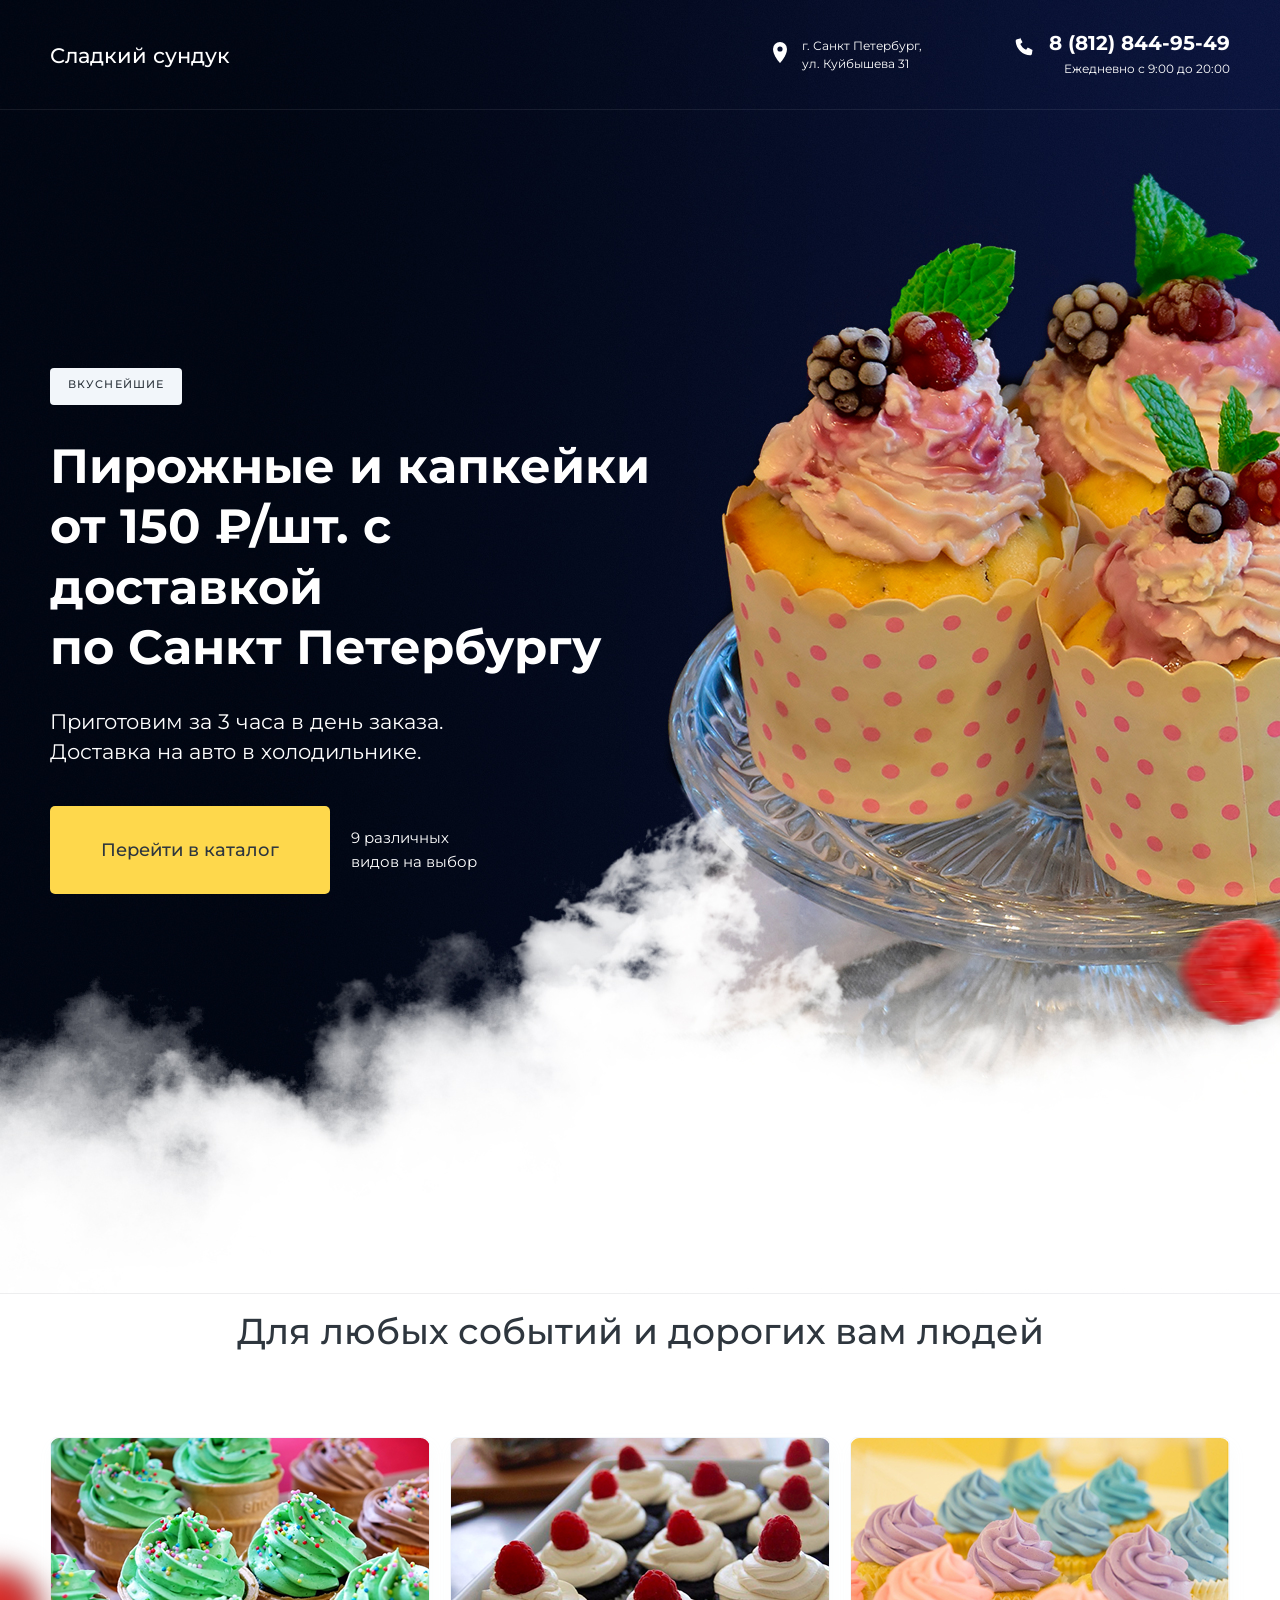
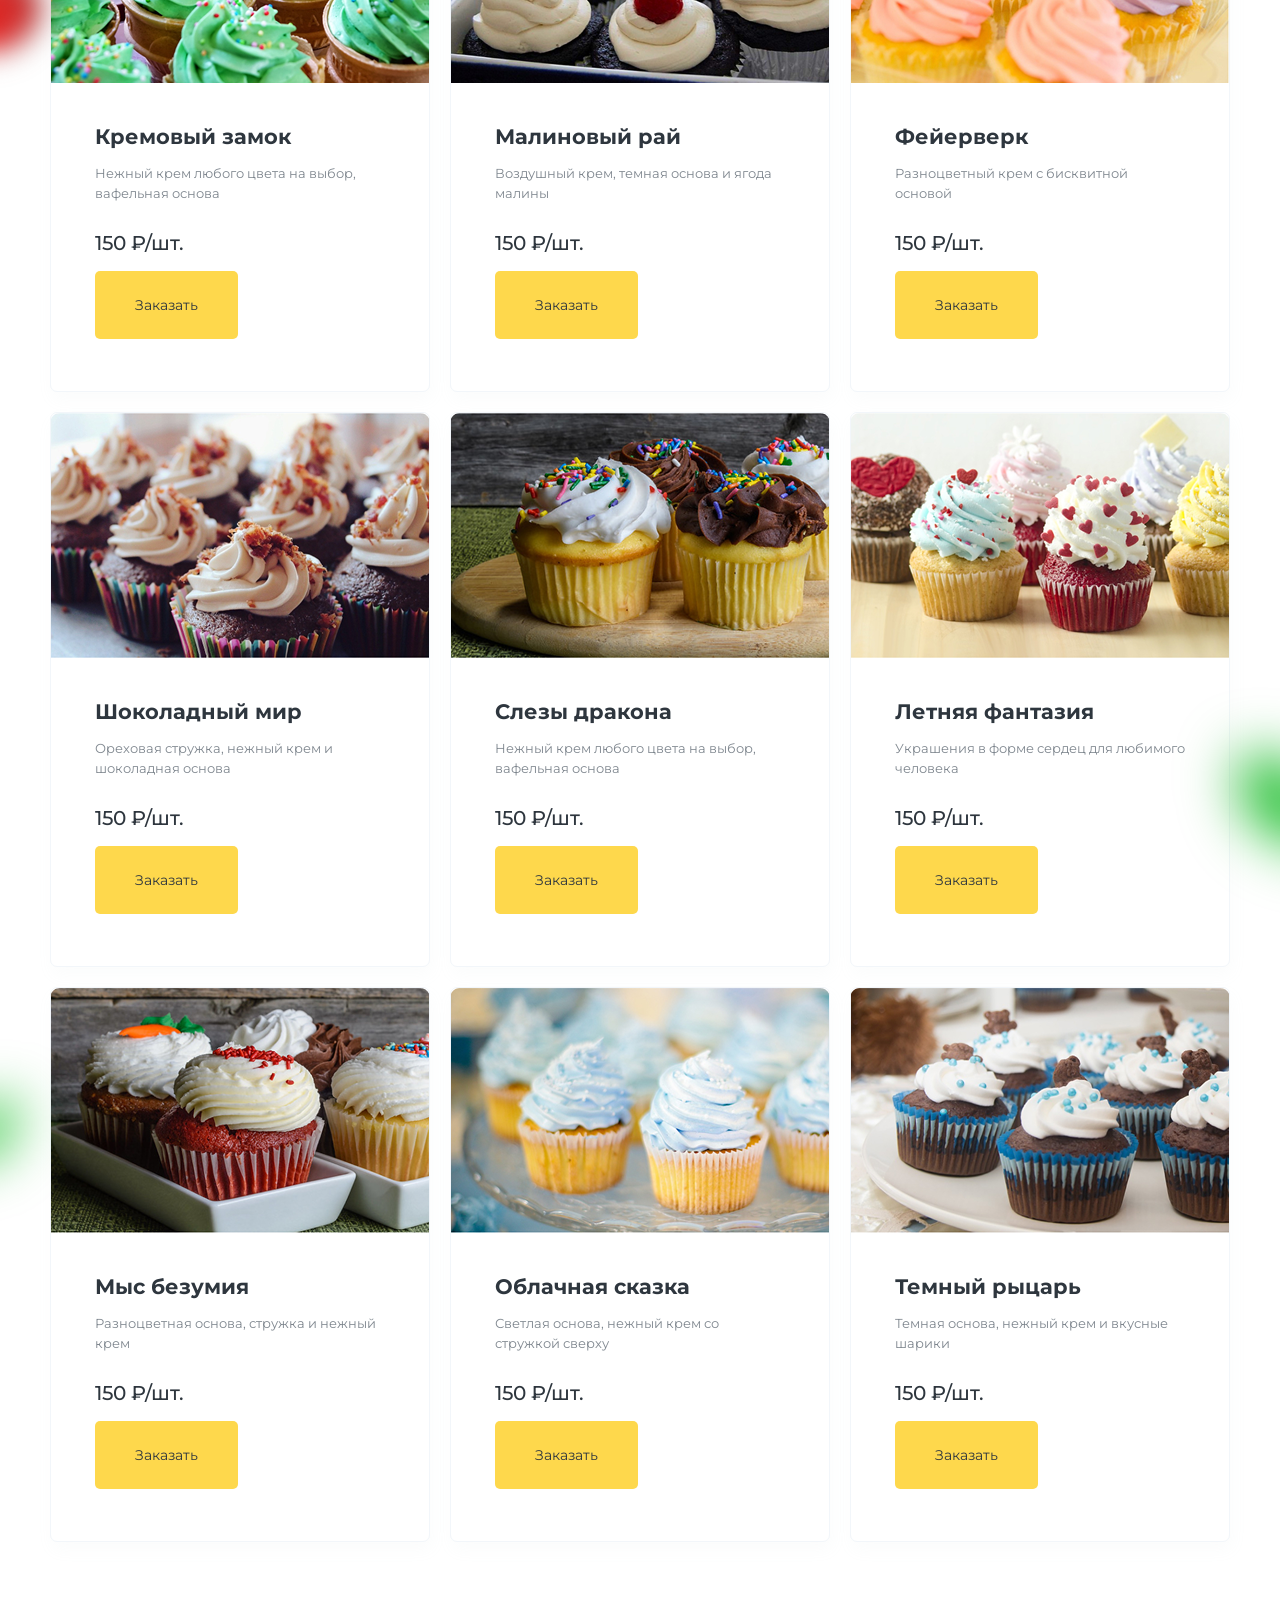
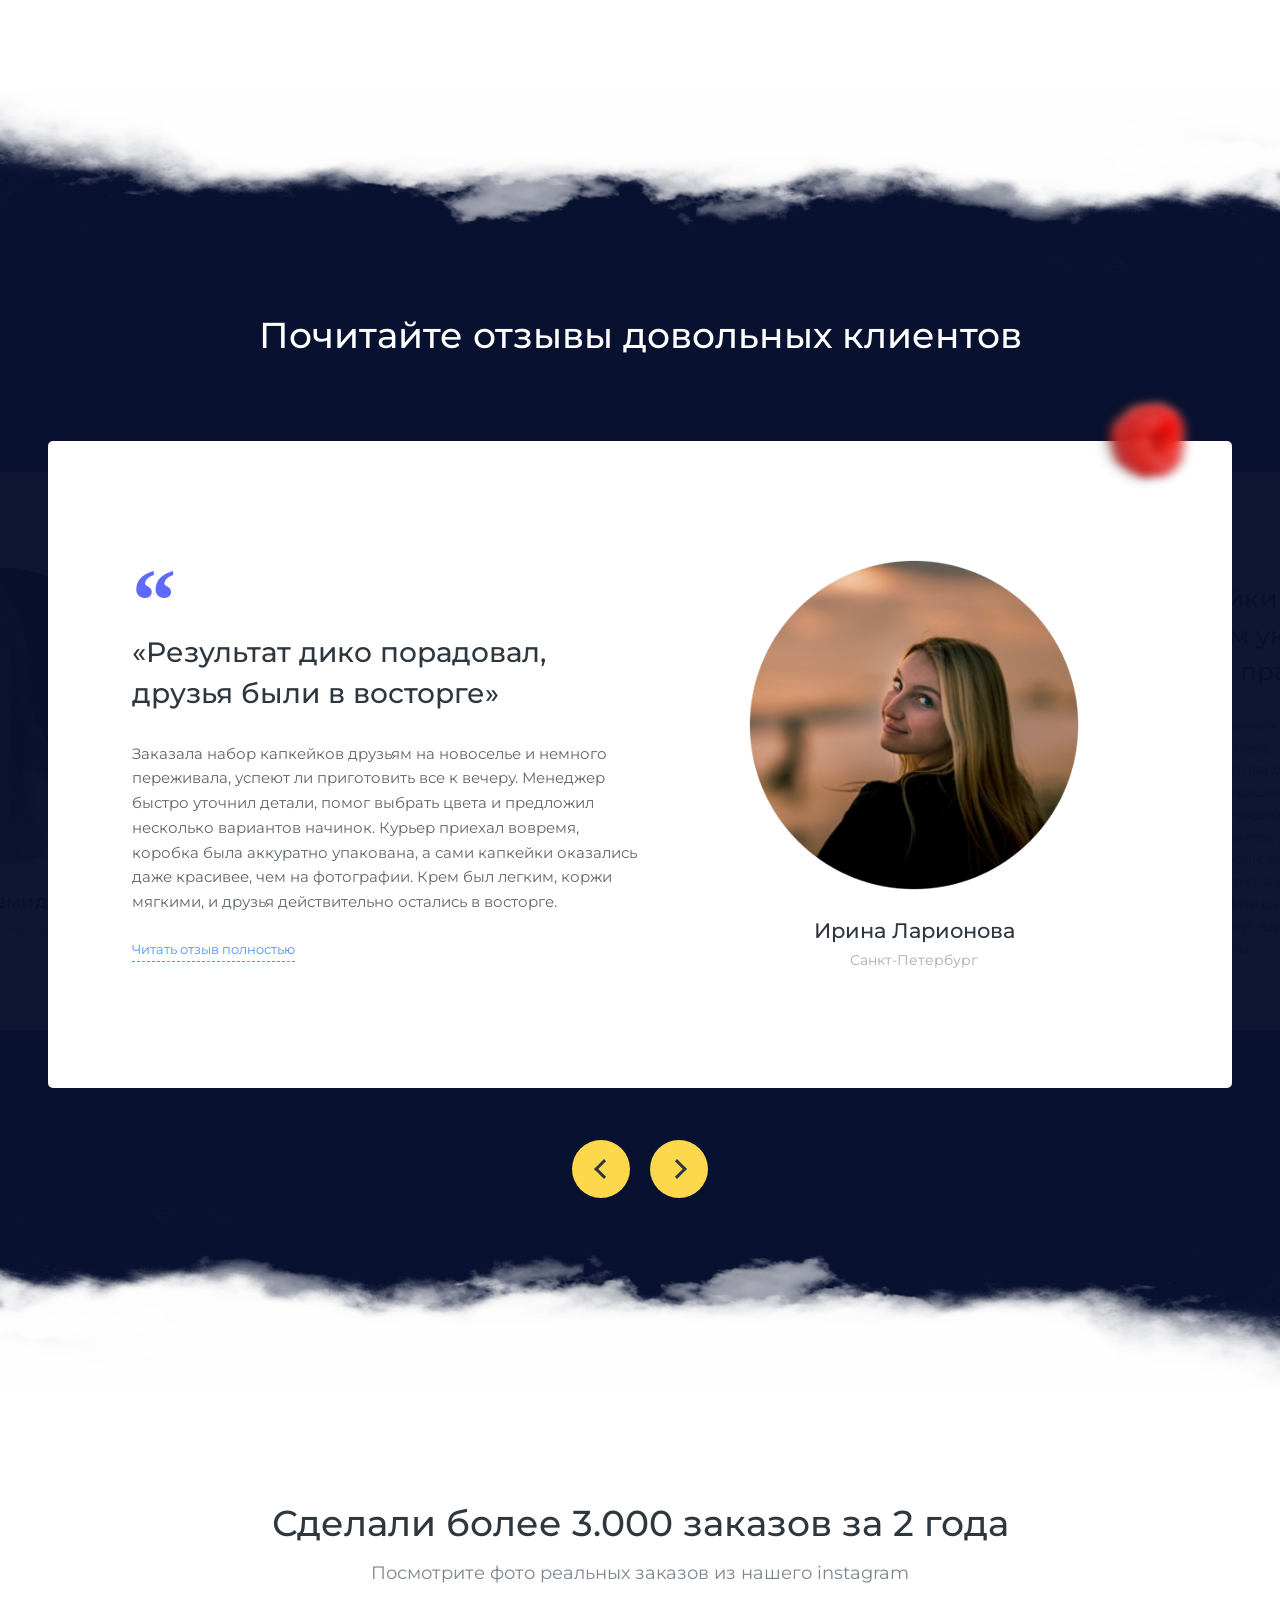
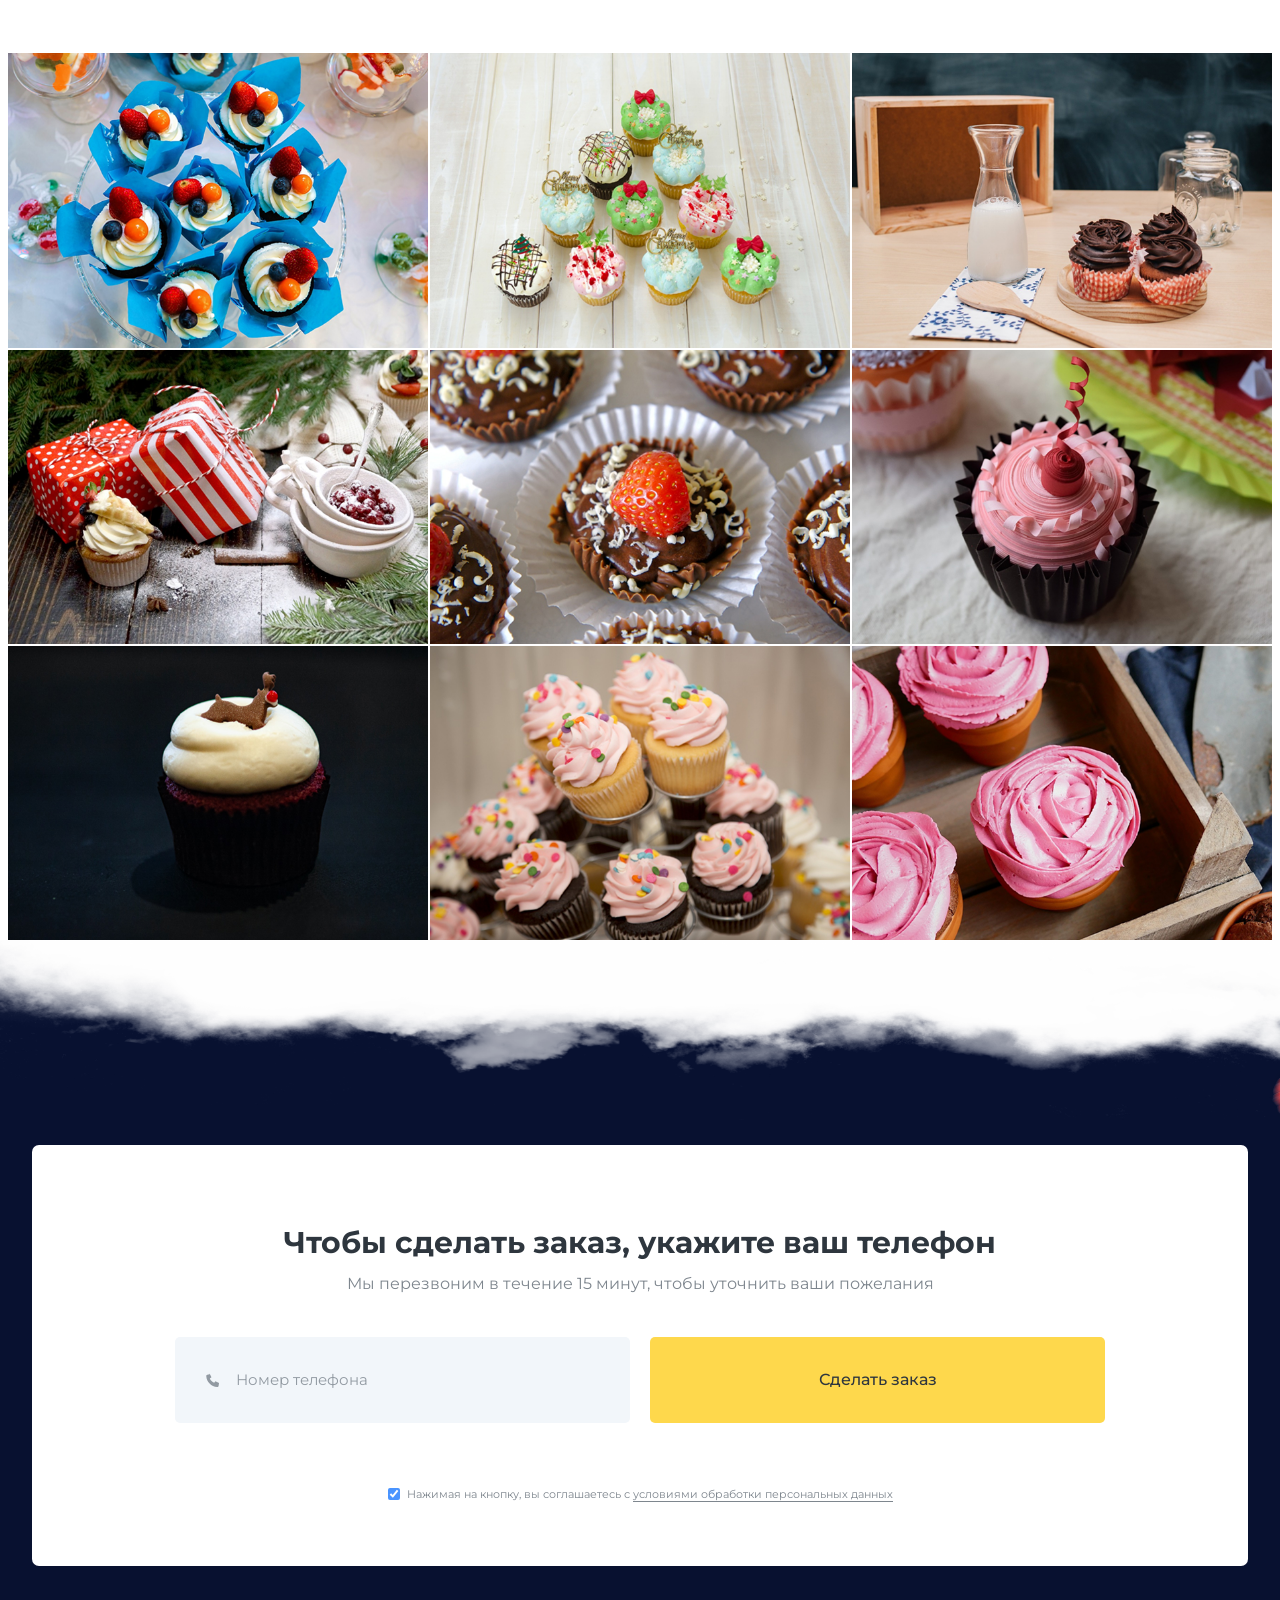
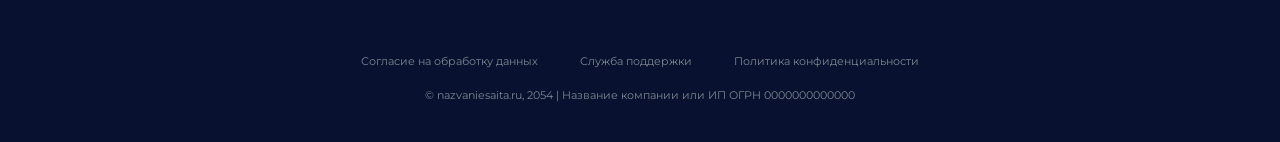
==== index.html @ fbc9c04d "Initial commit" ====
<!DOCTYPE html>
<html lang="ru">
<head>
  <meta charset="UTF-8">
  <meta name="viewport" content="width=device-width, initial-scale=1.0">
  <meta name="description" content="Капкейки и пирожные с доставкой по Санкт-Петербургу">
  <title>Сладкий сундук</title>
  <link rel="preconnect" href="https://fonts.googleapis.com">
  <link rel="preconnect" href="https://fonts.gstatic.com" crossorigin>
  <link href="https://fonts.googleapis.com/css2?family=Montserrat:wght@400;500;600;700;800&display=swap" rel="stylesheet">
  <link rel="stylesheet" href="style.css">
</head>
<body>
  <main>
    <section class="hero" id="top">
      <div class="container">
        <header class="site-header">
          <a class="site-header__brand" href="#top">Сладкий сундук</a>
          <div class="site-header__contacts">
            <div class="contact contact--address">
              <svg class="contact__icon" width="18" height="24" viewBox="0 0 18 24" aria-hidden="true"><path d="M9 23s7-7.1 7-14A7 7 0 1 0 2 9c0 6.9 7 14 7 14Z" fill="currentColor"/><circle cx="9" cy="9" r="2.6" fill="#081130"/></svg>
              <span>г. Санкт Петербург,<br>ул. Куйбышева 31</span>
            </div>
            <a class="contact contact--phone" href="tel:+78128449549">
              <svg class="contact__icon" width="22" height="22" viewBox="0 0 24 24" aria-hidden="true"><path d="M6.6 2.8 9.3 8 6.9 9.8c1.3 2.8 3.5 5 6.3 6.3l1.8-2.4 5.2 2.7-.7 4.3c-.2.9-1 1.5-1.9 1.5C9 21.7 2.3 15 1.8 6.4c0-.9.6-1.7 1.5-1.9l3.3-.7Z" fill="currentColor"/></svg>
              <span><strong>8 (812) 844-95-49</strong><small>Ежедневно с 9:00 до 20:00</small></span>
            </a>
          </div>
        </header>
        <div class="hero__content">
          <p class="eyebrow">Вкуснейшие</p>
          <h1>Пирожные и капкейки
от 150 ₽/шт. с доставкой
по Санкт Петербургу</h1>
          <p class="hero__description">Приготовим за 3 часа в день заказа.
Доставка на авто в холодильнике.</p>
          <div class="hero__action"><a class="button button--large" href="#catalog">Перейти в каталог</a><span>9 различных
видов на выбор</span></div>
        </div>
      </div>
      <div class="decor decor--hero-berry-left" aria-hidden="true"></div><div class="decor decor--hero-berry-bottom" aria-hidden="true"></div><div class="decor decor--hero-berry-right" aria-hidden="true"></div><div class="decor decor--hero-leaf" aria-hidden="true"></div>
    </section>

    <section class="catalog section-light" id="catalog">
      <div class="container">
        <h2 class="section-title">Для любых событий и дорогих вам людей</h2>
        <div class="catalog__grid"><article class="product-card">
  <img class="product-card__image" src="data/Каталог товаров/img.png" alt="Зеленые капкейки Кремовый замок">
  <div class="product-card__body">
    <h3>Кремовый замок</h3>
    <p>Нежный крем любого цвета на выбор, вафельная основа</p>
    <strong class="product-card__price">150 ₽/шт.</strong>
    <button class="button product-card__button" type="button" data-order-product="Кремовый замок">Заказать</button>
  </div>
</article><article class="product-card">
  <img class="product-card__image" src="data/Каталог товаров/img (1).png" alt="Капкейки Малиновый рай">
  <div class="product-card__body">
    <h3>Малиновый рай</h3>
    <p>Воздушный крем, темная основа и ягода малины</p>
    <strong class="product-card__price">150 ₽/шт.</strong>
    <button class="button product-card__button" type="button" data-order-product="Малиновый рай">Заказать</button>
  </div>
</article><article class="product-card">
  <img class="product-card__image" src="data/Каталог товаров/img (2).png" alt="Разноцветные капкейки Фейерверк">
  <div class="product-card__body">
    <h3>Фейерверк</h3>
    <p>Разноцветный крем с бисквитной основой</p>
    <strong class="product-card__price">150 ₽/шт.</strong>
    <button class="button product-card__button" type="button" data-order-product="Фейерверк">Заказать</button>
  </div>
</article><article class="product-card">
  <img class="product-card__image" src="data/Каталог товаров/img (3).png" alt="Шоколадные капкейки Шоколадный мир">
  <div class="product-card__body">
    <h3>Шоколадный мир</h3>
    <p>Ореховая стружка, нежный крем и шоколадная основа</p>
    <strong class="product-card__price">150 ₽/шт.</strong>
    <button class="button product-card__button" type="button" data-order-product="Шоколадный мир">Заказать</button>
  </div>
</article><article class="product-card">
  <img class="product-card__image" src="data/Каталог товаров/img (4).png" alt="Капкейки Слезы дракона">
  <div class="product-card__body">
    <h3>Слезы дракона</h3>
    <p>Нежный крем любого цвета на выбор, вафельная основа</p>
    <strong class="product-card__price">150 ₽/шт.</strong>
    <button class="button product-card__button" type="button" data-order-product="Слезы дракона">Заказать</button>
  </div>
</article><article class="product-card">
  <img class="product-card__image" src="data/Каталог товаров/img (5).png" alt="Капкейки Летняя фантазия">
  <div class="product-card__body">
    <h3>Летняя фантазия</h3>
    <p>Украшения в форме сердец для любимого человека</p>
    <strong class="product-card__price">150 ₽/шт.</strong>
    <button class="button product-card__button" type="button" data-order-product="Летняя фантазия">Заказать</button>
  </div>
</article><article class="product-card">
  <img class="product-card__image" src="data/Каталог товаров/img (6).png" alt="Капкейки Мыс безумия">
  <div class="product-card__body">
    <h3>Мыс безумия</h3>
    <p>Разноцветная основа, стружка и нежный крем</p>
    <strong class="product-card__price">150 ₽/шт.</strong>
    <button class="button product-card__button" type="button" data-order-product="Мыс безумия">Заказать</button>
  </div>
</article><article class="product-card">
  <img class="product-card__image" src="data/Каталог товаров/img (7).png" alt="Капкейки Облачная сказка">
  <div class="product-card__body">
    <h3>Облачная сказка</h3>
    <p>Светлая основа, нежный крем со стружкой сверху</p>
    <strong class="product-card__price">150 ₽/шт.</strong>
    <button class="button product-card__button" type="button" data-order-product="Облачная сказка">Заказать</button>
  </div>
</article><article class="product-card">
  <img class="product-card__image" src="data/Каталог товаров/img (8).png" alt="Капкейки Темный рыцарь">
  <div class="product-card__body">
    <h3>Темный рыцарь</h3>
    <p>Темная основа, нежный крем и вкусные шарики</p>
    <strong class="product-card__price">150 ₽/шт.</strong>
    <button class="button product-card__button" type="button" data-order-product="Темный рыцарь">Заказать</button>
  </div>
</article></div>
      </div>
      <div class="decor decor--catalog-berry" aria-hidden="true"></div><div class="decor decor--catalog-leaf-right" aria-hidden="true"></div><div class="decor decor--catalog-leaf-left" aria-hidden="true"></div>
    </section>

    <section class="reviews" id="reviews">
      <div class="container">
        <h2 class="section-title section-title--light">Почитайте отзывы довольных клиентов</h2>
        <div class="reviews__viewport" data-reviews-slider><article class="review-card is-active" data-review-slide aria-hidden="false">
  <div class="review-card__content">
    <span class="review-card__quote" aria-hidden="true">“</span>
    <h3>«Результат дико порадовал, друзья были в восторге»</h3>
    <p>Заказала набор капкейков друзьям на новоселье и немного переживала, успеют ли приготовить все к вечеру. Менеджер быстро уточнил детали, помог выбрать цвета и предложил несколько вариантов начинок. Курьер приехал вовремя, коробка была аккуратно упакована, а сами капкейки оказались даже красивее, чем на фотографии. Крем был легким, коржи мягкими, и друзья действительно остались в восторге.</p>
    <button class="review-card__more" type="button" data-review-open>Читать отзыв полностью</button>
    <div class="review-card__full" data-review-full hidden>Заказала набор капкейков друзьям на новоселье и немного переживала, успеют ли приготовить все к вечеру. Менеджер быстро уточнил детали, помог выбрать цвета и предложил несколько вариантов начинок. Курьер приехал вовремя, коробка была аккуратно упакована, ни один капкейк не пострадал. Результат дико порадовал: крем легкий, коржи мягкие, а оформление выглядело празднично и очень аккуратно. Друзья были в восторге и долго фотографировали десерт перед тем, как начать его пробовать. Теперь знаю, где буду заказывать сладкое к следующим праздникам.</div>
  </div>
  <div class="review-card__person">
    <img src="data/Отзывы/img.png" alt="Ирина Ларионова">
    <strong>Ирина Ларионова</strong>
    <span>Санкт-Петербург</span>
  </div>
</article><article class="review-card" data-review-slide aria-hidden="true">
  <div class="review-card__content">
    <span class="review-card__quote" aria-hidden="true">“</span>
    <h3>«Капкейки стали главным украшением нашего праздника»</h3>
    <p>Заказывала капкейки дочке на день рождения и хотела, чтобы они подходили к оформлению праздника. Все пожелания по цветам и украшениям внимательно выслушали и предложили несколько удачных вариантов. Доставку привезли точно ко времени, капкейки выглядели ярко и аккуратно, а крем оказался совсем не тяжелым. Дети разобрали их за несколько минут, взрослые тоже остались очень довольны.</p>
    <button class="review-card__more" type="button" data-review-open>Читать отзыв полностью</button>
    <div class="review-card__full" data-review-full hidden>Заказывала капкейки дочке на день рождения и хотела, чтобы они подходили к оформлению праздника. Отправила примеры цветов и рассказала, какие украшения нравятся ребенку. Со мной спокойно обсудили все детали, предложили понятные варианты и не пытались навязать ничего лишнего. В день праздника заказ приехал точно ко времени. Капкейки выглядели ярко, но не перегруженно, крем держал форму и при этом был совсем не тяжелым. Дети разобрали их за несколько минут, а взрослые отдельно похвалили шоколадную начинку. Капкейки стали главным украшением стола, поэтому следующим семейным праздником снова обращусь сюда.</div>
  </div>
  <div class="review-card__person">
    <img src="data/Отзывы/img (1).png" alt="Елена Демидова">
    <strong>Елена Демидова</strong>
    <span>Санкт-Петербург</span>
  </div>
</article></div>
        <div class="reviews__controls" aria-label="Переключение отзывов">
          <button class="round-button" type="button" data-review-prev aria-label="Предыдущий отзыв"><span class="chevron chevron--left" aria-hidden="true"></span></button>
          <button class="round-button" type="button" data-review-next aria-label="Следующий отзыв"><span class="chevron chevron--right" aria-hidden="true"></span></button>
        </div>
      </div>
      <div class="decor decor--reviews-leaf" aria-hidden="true"></div><div class="decor decor--reviews-berry" aria-hidden="true"></div>
    </section>

    <section class="gallery section-light" id="gallery">
      <div class="container container--wide">
        <header class="gallery__header"><h2 class="section-title">Сделали более 3.000 заказов за 2 года</h2><p>Посмотрите фото реальных заказов из нашего instagram</p></header>
        <div class="gallery__grid"><img src="data/Галерея/photo.png" alt="Капкейки с ягодами на голубой подставке"><img src="data/Галерея/photo (1).png" alt="Набор праздничных капкейков"><img src="data/Галерея/photo (2).png" alt="Шоколадные капкейки на столе"><img src="data/Галерея/photo (3).png" alt="Капкейки рядом с подарками"><img src="data/Галерея/photo (4).png" alt="Шоколадные капкейки с клубникой"><img src="data/Галерея/photo (5).png" alt="Розовый капкейк"><img src="data/Галерея/photo (6).png" alt="Шоколадный капкейк на темном фоне"><img src="data/Галерея/photo (7).png" alt="Набор капкейков с розовым кремом"><img src="data/Галерея/photo (8).png" alt="Розовые капкейки в деревянном ящике"></div>
      </div>
    </section>

    <section class="order-form" id="order">
      <div class="container">
        <div class="order-form__panel">
          <h2>Чтобы сделать заказ, укажите ваш телефон</h2><p>Мы перезвоним в течение 15 минут, чтобы уточнить ваши пожелания</p>
          <form class="order-form__fields" data-order-form>
            <label class="phone-field"><svg width="18" height="18" viewBox="0 0 24 24" aria-hidden="true"><path d="M6.6 2.8 9.3 8 6.9 9.8c1.3 2.8 3.5 5 6.3 6.3l1.8-2.4 5.2 2.7-.7 4.3c-.2.9-1 1.5-1.9 1.5C9 21.7 2.3 15 1.8 6.4c0-.9.6-1.7 1.5-1.9l3.3-.7Z" fill="currentColor"/></svg><input type="tel" name="phone" placeholder="Номер телефона" autocomplete="tel"></label>
            <input type="hidden" name="product" data-selected-product>
            <button class="button order-form__button" type="submit">Сделать заказ</button>
          </form>
          <p class="form-message" data-form-message role="status" aria-live="polite"></p>
          <label class="agreement"><input type="checkbox" checked><span>Нажимая на кнопку, вы соглашаетесь с <a href="#">условиями обработки персональных данных</a></span></label>
        </div>
      </div>
      <div class="decor decor--form-leaf-top" aria-hidden="true"></div><div class="decor decor--form-berry-top" aria-hidden="true"></div><div class="decor decor--form-berry-bottom" aria-hidden="true"></div><div class="decor decor--form-leaf-bottom" aria-hidden="true"></div>
    </section>
  </main>

  <footer class="site-footer"><div class="container"><nav class="site-footer__links" aria-label="Юридическая информация"><a href="#">Согласие на обработку данных</a><a href="#">Служба поддержки</a><a href="#">Политика конфиденциальности</a></nav><p>© nazvaniesaita.ru, 2054 | Название компании или ИП ОГРН 0000000000000</p></div></footer>

  <div class="review-modal" data-review-modal hidden>
    <div class="review-modal__backdrop" data-review-close></div>
    <div class="review-modal__dialog" role="dialog" aria-modal="true" aria-labelledby="review-modal-title">
      <button class="review-modal__close" type="button" data-review-close aria-label="Закрыть отзыв">×</button>
      <h2 id="review-modal-title" data-modal-title></h2>
      <p class="review-modal__author" data-modal-author></p>
      <p class="review-modal__text" data-modal-text></p>
    </div>
  </div>
  <script src="script.js"></script>
</body>
</html>
---- style.css ----
* {
  box-sizing: border-box;
}

:root {
  --navy: #081130;
  --text: #2e363e;
  --muted: #7e868e;
  --yellow: #fed84c;
  --yellow-hover: #ffdf6f;
  --container: 1180px;
}

html {
  scroll-behavior: smooth;
}

body {
  min-width: 320px;
  margin: 0;
  overflow-x: hidden;
  font-family: "Montserrat", Arial, sans-serif;
  color: var(--text);
  background: #ffffff;
}

button,
input {
  font: inherit;
}

button,
a {
  -webkit-tap-highlight-color: transparent;
}

a {
  color: inherit;
  text-decoration: none;
}

img,
svg {
  display: block;
}

.container {
  position: relative;
  z-index: 3;
  width: min(var(--container), calc(100% - 48px));
  margin: 0 auto;
}

.container--wide {
  width: min(1902px, calc(100% - 16px));
}

.section-light {
  color: var(--text);
  background: #ffffff;
}

.section-title {
  margin: 0;
  font-size: 36px;
  font-weight: 500;
  line-height: 1.3;
  letter-spacing: 0;
  text-align: center;
}

.section-title--light {
  color: #ffffff;
}

.button {
  display: inline-flex;
  align-items: center;
  justify-content: center;
  min-height: 68px;
  padding: 18px 36px;
  border: 0;
  border-radius: 5px;
  color: var(--text);
  background: var(--yellow);
  cursor: pointer;
  transition: background-color 0.2s ease, transform 0.2s ease;
}

.button:hover {
  background: var(--yellow-hover);
  transform: translateY(-1px);
}

.button:focus-visible,
.round-button:focus-visible,
a:focus-visible,
input:focus-visible {
  outline: 3px solid rgba(254, 216, 76, 0.9);
  outline-offset: 4px;
}

.button--large {
  min-width: 280px;
  min-height: 88px;
  font-size: 18px;
  font-weight: 500;
}

.decor {
  position: absolute;
  z-index: 4;
  pointer-events: none;
  background-repeat: no-repeat;
  background-position: center;
  background-size: contain;
}

/* Hero */
.hero {
  position: relative;
  min-height: 1294px;
  overflow: hidden;
  color: #ffffff;
  background-color: #081130;
  background-image: url("data/Первый экран/bg.png");
  background-repeat: no-repeat;
  background-position: top center;
  background-size: 1920px auto;
}

.site-header {
  position: relative;
  display: flex;
  align-items: center;
  justify-content: space-between;
  min-height: 110px;
}

.site-header::after {
  content: "";
  position: absolute;
  right: 50%;
  bottom: 0;
  width: 100vw;
  height: 1px;
  background: rgba(255, 255, 255, 0.08);
  transform: translateX(50%);
}

.site-header__brand {
  font-size: 21px;
  font-weight: 500;
}

.site-header__contacts {
  display: flex;
  align-items: center;
  gap: 92px;
}

.contact {
  display: flex;
  align-items: flex-start;
  gap: 13px;
  color: #ffffff;
  font-size: 12px;
  line-height: 1.5;
}

.contact__icon {
  flex: 0 0 auto;
  margin-top: 3px;
}

.contact--phone strong,
.contact--phone small {
  display: block;
}

.contact--phone strong {
  font-size: 20px;
  font-weight: 700;
  line-height: 1.15;
}

.contact--phone small {
  margin-top: 5px;
  font-size: 12px;
  font-weight: 400;
  text-align: right;
}

.hero__content {
  width: 600px;
  padding-top: 258px;
}

.eyebrow {
  display: inline-flex;
  min-height: 37px;
  margin: 0 0 31px;
  padding: 11px 18px 9px;
  border-radius: 4px;
  color: var(--text);
  background: #f2f6fa;
  font-size: 11px;
  font-weight: 500;
  line-height: 1;
  letter-spacing: 0.1em;
  text-transform: uppercase;
}

.hero h1 {
  margin: 0;
  font-size: 48px;
  font-weight: 700;
  line-height: 1.26;
  letter-spacing: 0;
}

.hero__description {
  margin: 29px 0 38px;
  font-size: 21px;
  font-weight: 400;
  line-height: 1.45;
}

.hero__action {
  display: flex;
  align-items: center;
  gap: 21px;
}

.hero__action > span {
  font-size: 15px;
  line-height: 1.6;
}

.decor--hero-berry-left,
.decor--hero-berry-bottom,
.decor--hero-berry-right {
  background-image: url("data/Первый экран/berry.png");
}

.decor--hero-berry-left {
  top: 202px;
  left: calc(50% - 1035px);
  width: 195px;
  height: 201px;
  transform: rotate(-45.17deg);
}

.decor--hero-berry-bottom {
  top: 871px;
  left: calc(50% + 494px);
  width: 195px;
  height: 201px;
  transform: rotate(-148.51deg);
}

.decor--hero-berry-right {
  top: 109px;
  left: calc(50% + 777px);
  width: 170px;
  height: 175px;
  transform: rotate(28.32deg);
}

.decor--hero-leaf {
  top: 922px;
  left: calc(50% - 1054px);
  width: 275px;
  height: 286px;
  background-image: url("data/Первый экран/leaf (2).png");
  filter: blur(13px);
  transform: rotate(-156.42deg);
}

/* Catalog */
.catalog {
  position: relative;
  min-height: 1926px;
  overflow: hidden;
  padding: 14px 0 150px;
}

.catalog .section-title {
  margin-bottom: 82px;
}

.catalog__grid {
  display: grid;
  grid-template-columns: repeat(3, 380px);
  justify-content: center;
  gap: 20px;
}

.product-card {
  min-height: 555px;
  overflow: hidden;
  border: 1px solid #f2f6fa;
  border-radius: 7px;
  background: #ffffff;
  box-shadow: 2px 8px 16px rgba(194, 198, 208, 0.06);
}

.product-card__image {
  width: 100%;
  height: 245px;
  object-fit: cover;
}

.product-card__body {
  padding: 40px 44px 38px;
}

.product-card h3 {
  margin: 0 0 12px;
  font-size: 21px;
  font-weight: 700;
  line-height: 1.35;
}

.product-card p {
  min-height: 44px;
  margin: 0 0 24px;
  color: var(--muted);
  font-size: 13px;
  line-height: 1.55;
}

.product-card__price {
  display: block;
  margin-bottom: 16px;
  font-size: 20px;
  font-weight: 500;
}

.product-card__button {
  min-height: 68px;
  padding: 17px 40px;
  font-size: 14px;
}

.decor--catalog-berry {
  top: 228px;
  left: calc(50% - 726px);
  width: 170px;
  height: 174px;
  background-image: url("data/Каталог товаров/berry.png");
  filter: blur(13px);
  transform: rotate(-63.54deg);
}

.decor--catalog-leaf-right,
.decor--catalog-leaf-left {
  background-image: url("data/Каталог товаров/leaf.png");
  filter: blur(27px);
}

.decor--catalog-leaf-right {
  top: 1025px;
  left: calc(50% + 563px);
  width: 161px;
  height: 167px;
  transform: rotate(-180deg);
}

.decor--catalog-leaf-left {
  top: 1381px;
  left: calc(50% - 708px);
  width: 108px;
  height: 112px;
  transform: rotate(92.61deg);
}

/* Reviews */
.reviews {
  position: relative;
  min-height: 1180px;
  overflow: hidden;
  padding: 220px 0 190px;
  color: #ffffff;
  background: var(--navy);
}

.reviews::before,
.reviews::after,
.order-form::before {
  content: "";
  position: absolute;
  left: 0;
  z-index: 2;
  width: 100%;
  height: 180px;
  pointer-events: none;
  background-repeat: repeat-x;
  background-size: 1920px 180px;
}

.reviews::before {
  top: 0;
  background-image: url("data/Горизонтальная форма/05 1.png");
}

.reviews::after {
  bottom: 0;
  background-image: url("data/Горизонтальная форма/05 1.png");
  transform: rotate(180deg);
}

.reviews .section-title {
  margin-bottom: 82px;
}

.reviews__viewport {
  position: relative;
  left: 50%;
  width: 100vw;
  height: 647px;
  margin-left: -50vw;
  overflow: visible;
}

.reviews__slide {
  position: absolute;
  top: 0;
  left: 50%;
  z-index: 1;
  display: block;
  width: min(1212px, calc(100vw - 96px));
  max-height: 647px;
  border-radius: 5px;
  object-fit: contain;
  opacity: 0;
  pointer-events: none;
  transform: translateX(-50%) scale(0.92);
  transition: opacity 0.3s ease, transform 0.3s ease, filter 0.3s ease;
}

.reviews__slide.is-active {
  z-index: 3;
  opacity: 1;
  pointer-events: auto;
  transform: translateX(-50%) scale(1);
}

.reviews__slide.is-prev,
.reviews__slide.is-next {
  z-index: 1;
  width: 780px;
  opacity: 0.1;
  filter: brightness(0.28) saturate(0.45);
}

.reviews__slide.is-prev {
  left: 0;
  transform: translateX(-75%) scale(0.9);
}

.reviews__slide.is-next {
  left: 100%;
  transform: translateX(-25%) scale(0.9);
}

.reviews__controls {
  position: relative;
  z-index: 5;
  display: flex;
  justify-content: center;
  gap: 20px;
  margin-top: 52px;
}

.round-button {
  display: inline-flex;
  align-items: center;
  justify-content: center;
  width: 58px;
  height: 58px;
  padding: 0;
  border: 0;
  border-radius: 50%;
  color: var(--text);
  background: var(--yellow);
  cursor: pointer;
  transition: background-color 0.2s ease, transform 0.2s ease;
}

.round-button:hover {
  background: var(--yellow-hover);
  transform: translateY(-1px);
}

.chevron {
  width: 14px;
  height: 14px;
  border-top: 3px solid currentColor;
  border-right: 3px solid currentColor;
}

.chevron--left {
  margin-left: 5px;
  transform: rotate(-135deg);
}

.chevron--right {
  margin-right: 5px;
  transform: rotate(45deg);
}

.decor--reviews-leaf {
  top: 84px;
  left: calc(50% - 790px);
  width: 127px;
  height: 132px;
  background-image: url("data/Каталог товаров/leaf.png");
  filter: blur(8px);
  transform: rotate(120deg);
}

.decor--reviews-berry {
  top: 270px;
  left: calc(50% + 430px);
  width: 152px;
  height: 156px;
  background-image: url("data/Каталог товаров/berry.png");
  filter: blur(2px);
  transform: rotate(134.21deg);
}

/* Gallery */
.gallery {
  position: relative;
  padding: 112px 0 0;
}

.gallery__header {
  margin-bottom: 66px;
  text-align: center;
}

.gallery__header .section-title {
  margin-bottom: 14px;
}

.gallery__header p {
  margin: 0;
  color: var(--muted);
  font-size: 18px;
  line-height: 1.5;
}

.gallery__grid {
  display: grid;
  grid-template-columns: repeat(3, minmax(0, 1fr));
  gap: 2px;
}

.gallery__grid img {
  width: 100%;
  aspect-ratio: 634 / 444;
  object-fit: cover;
}

/* Order form */
.order-form {
  position: relative;
  min-height: 650px;
  overflow: hidden;
  padding: 205px 0 62px;
  color: var(--text);
  background: var(--navy);
}

.order-form::before {
  top: 0;
  background-image: url("data/Горизонтальная форма/05 1.png");
}

.order-form__panel {
  width: min(1400px, calc(100vw - 64px));
  min-height: 405px;
  margin-left: 50%;
  padding: 78px 80px 64px;
  border-radius: 7px;
  background: #ffffff;
  text-align: center;
  transform: translateX(-50%);
}

.order-form__panel h2 {
  margin: 0 0 12px;
  font-size: 30px;
  font-weight: 700;
  line-height: 1.3;
}

.order-form__panel > p {
  margin: 0 0 44px;
  color: var(--muted);
  font-size: 16px;
}

.order-form__fields {
  display: grid;
  grid-template-columns: 1fr 1fr;
  gap: 20px;
  width: min(100%, 930px);
  margin: 0 auto;
}

.phone-field {
  display: flex;
  align-items: center;
  gap: 12px;
  min-height: 86px;
  padding: 0 30px;
  color: #929aa2;
  background: #f2f6fa;
  border-radius: 5px;
}

.phone-field input {
  width: 100%;
  border: 0;
  outline: 0;
  color: var(--text);
  background: transparent;
  font-size: 15px;
}

.phone-field input::placeholder {
  color: #929aa2;
}

.order-form__button {
  min-height: 86px;
  font-size: 16px;
  font-weight: 500;
}

.agreement {
  display: flex;
  align-items: flex-start;
  justify-content: center;
  gap: 7px;
  margin-top: 21px;
  color: var(--muted);
  font-size: 11px;
  line-height: 1.4;
}

.agreement input {
  flex: 0 0 auto;
  width: 12px;
  height: 12px;
  margin: 1px 0 0;
  accent-color: #4a94ff;
}

.agreement a {
  border-bottom: 1px solid currentColor;
}

.decor--form-leaf-top,
.decor--form-leaf-bottom {
  background-image: url("data/Горизонтальная форма/leaf.png");
}

.decor--form-berry-top,
.decor--form-berry-bottom {
  background-image: url("data/Горизонтальная форма/berry.png");
}

.decor--form-leaf-top {
  top: 105px;
  left: calc(50% - 790px);
  width: 112px;
  height: 108px;
  transform: rotate(16deg);
}

.decor--form-berry-top {
  top: 92px;
  left: calc(50% + 610px);
  width: 126px;
  height: 126px;
  transform: rotate(-15deg);
}

.decor--form-berry-bottom {
  top: 390px;
  left: calc(50% - 820px);
  width: 132px;
  height: 132px;
  transform: rotate(28deg);
}

.decor--form-leaf-bottom {
  top: 396px;
  left: calc(50% + 630px);
  width: 145px;
  height: 140px;
  transform: rotate(78deg);
}

.site-footer {
  padding: 26px 0 40px;
  color: #7e868e;
  background: var(--navy);
  font-size: 11px;
  text-align: center;
}

.site-footer__links {
  display: flex;
  justify-content: center;
  gap: 42px;
  margin-bottom: 20px;
}

.site-footer p {
  margin: 0;
}

@media (max-width: 1250px) {
  .hero {
    min-height: 1040px;
    background-size: 1545px auto;
  }

  .site-header__contacts {
    gap: 42px;
  }

  .hero__content {
    width: 540px;
    padding-top: 190px;
  }

  .hero h1 {
    font-size: 42px;
  }

  .decor--hero-berry-bottom {
    top: 710px;
    left: auto;
    right: 8%;
  }

  .decor--hero-berry-right {
    left: auto;
    right: -35px;
  }

  .decor--hero-berry-left {
    left: -80px;
  }

  .decor--hero-leaf {
    top: 760px;
    left: -92px;
  }

  .catalog {
    min-height: auto;
  }

  .catalog__grid {
    grid-template-columns: repeat(3, minmax(0, 380px));
  }

  .decor--catalog-berry {
    left: -64px;
  }

  .decor--catalog-leaf-right {
    left: auto;
    right: -40px;
  }

  .decor--catalog-leaf-left {
    left: -25px;
  }
}

@media (max-width: 980px) {
  .container {
    width: min(100% - 40px, var(--container));
  }

  .site-header {
    min-height: 96px;
  }

  .site-header__contacts {
    gap: 24px;
  }

  .contact--address {
    display: none;
  }

  .hero {
    min-height: 940px;
    background-position: 58% top;
    background-size: 1395px auto;
  }

  .hero__content {
    width: 490px;
    padding-top: 168px;
  }

  .hero h1 {
    font-size: 38px;
  }

  .hero__description {
    font-size: 18px;
  }

  .catalog {
    padding: 70px 0 130px;
  }

  .catalog .section-title {
    margin-bottom: 52px;
  }

  .catalog__grid {
    grid-template-columns: repeat(2, minmax(0, 380px));
  }

  .reviews {
    min-height: 930px;
    padding: 190px 0 170px;
  }

  .reviews .section-title {
    margin-bottom: 56px;
  }

  .reviews__viewport {
    height: 500px;
  }

  .reviews__slide {
    width: min(900px, calc(100vw - 72px));
    max-height: 500px;
  }

  .reviews__slide.is-prev,
  .reviews__slide.is-next {
    width: 520px;
  }

  .reviews__slide.is-prev {
    transform: translateX(-78%) scale(0.88);
  }

  .reviews__slide.is-next {
    transform: translateX(-22%) scale(0.88);
  }

  .decor--reviews-leaf {
    left: -20px;
  }

  .decor--reviews-berry {
    left: auto;
    right: 2px;
    width: 112px;
  }

  .section-title {
    font-size: 32px;
  }

  .gallery {
    padding-top: 90px;
  }

  .gallery__grid {
    grid-template-columns: repeat(2, minmax(0, 1fr));
  }

  .order-form__panel {
    padding-inline: 44px;
  }
}

@media (max-width: 760px) {
  .container {
    width: min(100% - 32px, var(--container));
  }

  .site-header {
    min-height: 86px;
  }

  .site-header__brand {
    font-size: 17px;
  }

  .contact--phone .contact__icon,
  .contact--phone small {
    display: none;
  }

  .contact--phone strong {
    font-size: 15px;
  }

  .hero {
    min-height: 760px;
    background-position: 63% top;
    background-size: 1120px auto;
  }

  .hero::after {
    content: "";
    position: absolute;
    inset: 86px 0 0;
    z-index: 1;
    background: linear-gradient(90deg, rgba(3, 10, 25, 0.95) 0%, rgba(3, 10, 25, 0.72) 58%, rgba(3, 10, 25, 0.08) 100%);
    pointer-events: none;
  }

  .site-header,
  .hero__content {
    position: relative;
    z-index: 3;
  }

  .hero__content {
    width: min(100%, 480px);
    padding-top: 104px;
  }

  .eyebrow {
    margin-bottom: 22px;
  }

  .hero h1 {
    font-size: 34px;
    line-height: 1.22;
  }

  .hero__description {
    margin: 24px 0 30px;
    font-size: 17px;
  }

  .button--large {
    min-width: 230px;
    min-height: 70px;
  }

  .hero__action > span {
    display: none;
  }

  .decor--hero-berry-bottom,
  .decor--hero-berry-right,
  .decor--hero-leaf {
    display: none;
  }

  .decor--hero-berry-left {
    top: 145px;
    left: -72px;
    width: 130px;
    height: 134px;
  }

  .catalog {
    padding: 64px 0 110px;
  }

  .catalog__grid {
    grid-template-columns: minmax(0, 380px);
  }

  .product-card__body {
    padding: 30px 32px 32px;
  }

  .decor--catalog-leaf-right,
  .decor--catalog-leaf-left {
    display: none;
  }

  .reviews {
    min-height: 0;
    padding: 150px 0 160px;
  }

  .reviews__viewport {
    left: auto;
    width: 100%;
    height: auto;
    margin-left: 0;
  }

  .reviews__slide,
  .reviews__slide.is-active {
    position: relative;
    top: auto;
    left: auto;
    width: 100%;
    max-height: none;
    opacity: 1;
    transform: none;
  }

  .reviews__slide:not(.is-active),
  .reviews__slide.is-prev,
  .reviews__slide.is-next {
    display: none;
  }

  .reviews__controls {
    margin-top: 28px;
  }

  .decor--reviews-leaf {
    top: 68px;
    width: 82px;
    height: 86px;
  }

  .decor--reviews-berry {
    top: 210px;
    right: -26px;
    width: 82px;
    height: 84px;
  }

  .gallery__header {
    margin-bottom: 42px;
  }

  .gallery__header p {
    font-size: 15px;
  }

  .gallery__grid {
    grid-template-columns: 1fr;
  }

  .order-form {
    min-height: 0;
    padding: 170px 0 54px;
  }

  .order-form__panel {
    width: 100%;
    min-height: 0;
    margin-left: 0;
    padding: 48px 24px 42px;
    transform: none;
  }

  .order-form__panel h2 {
    font-size: 25px;
  }

  .order-form__fields {
    grid-template-columns: 1fr;
  }

  .phone-field,
  .order-form__button {
    min-height: 72px;
  }

  .decor--form-leaf-top,
  .decor--form-berry-top,
  .decor--form-berry-bottom,
  .decor--form-leaf-bottom {
    display: none;
  }

  .site-footer__links {
    flex-direction: column;
    gap: 12px;
  }
}

@media (max-width: 480px) {
  .hero {
    min-height: 710px;
    background-position: 61% top;
    background-size: 1010px auto;
  }

  .site-header__brand {
    max-width: 90px;
  }

  .contact--phone strong {
    font-size: 13px;
  }

  .hero__content {
    padding-top: 82px;
  }

  .hero h1 {
    font-size: 29px;
  }

  .hero__description {
    font-size: 15px;
  }

  .section-title {
    font-size: 27px;
  }

  .product-card {
    min-height: 0;
  }

  .product-card__image {
    height: auto;
    aspect-ratio: 380 / 245;
  }

  .round-button {
    width: 52px;
    height: 52px;
  }

  .gallery {
    padding-top: 70px;
  }

  .order-form__panel h2 {
    font-size: 22px;
  }

  .order-form__panel > p {
    font-size: 14px;
  }
}


/* Jinja HTML review cards */
.hero h1,
.hero__description,
.hero__action > span {
  white-space: pre-line;
}

.reviews__viewport {
  display: block;
}

.review-card {
  position: absolute;
  top: 0;
  left: 50%;
  z-index: 1;
  display: grid;
  grid-template-columns: minmax(0, 1.08fr) minmax(330px, 0.92fr);
  align-items: center;
  width: min(1212px, calc(100vw - 96px));
  min-height: 647px;
  padding: 70px 84px;
  border-radius: 5px;
  color: var(--text);
  background: #ffffff;
  opacity: 0;
  pointer-events: none;
  transform: translateX(-50%) scale(0.92);
  transition: opacity 0.3s ease, transform 0.3s ease, filter 0.3s ease;
}

.review-card.is-active {
  z-index: 3;
  opacity: 1;
  pointer-events: auto;
  transform: translateX(-50%) scale(1);
}

.review-card.is-prev,
.review-card.is-next {
  z-index: 1;
  width: 780px;
  min-height: 520px;
  padding: 54px;
  opacity: 0.1;
  pointer-events: none;
  filter: brightness(0.28) saturate(0.45);
}

.review-card.is-prev {
  left: 0;
  transform: translateX(-70%) scale(0.9);
}

.review-card.is-next {
  left: 100%;
  transform: translateX(-30%) scale(0.9);
}

.review-card__content {
  align-self: center;
  max-width: 510px;
}

.review-card__quote {
  display: block;
  height: 52px;
  color: #5d6afb;
  font-family: Georgia, serif;
  font-size: 88px;
  font-weight: 700;
  line-height: 0.8;
}

.review-card h3 {
  margin: 14px 0 28px;
  font-size: 28px;
  font-weight: 500;
  line-height: 1.45;
}

.review-card__content > p {
  margin: 0 0 24px;
  color: #60666c;
  font-size: 15px;
  line-height: 1.65;
}

.review-card__more {
  padding: 0 0 4px;
  border: 0;
  border-bottom: 1px dashed #4a94ff;
  color: #4a94ff;
  background: transparent;
  font-size: 13px;
  cursor: pointer;
}

.review-card__person {
  display: flex;
  flex-direction: column;
  align-items: center;
  text-align: center;
}

.review-card__person img {
  width: 330px;
  height: 330px;
  margin-bottom: 28px;
  border-radius: 50%;
  object-fit: cover;
}

.review-card__person strong {
  font-size: 21px;
  font-weight: 500;
}

.review-card__person span {
  margin-top: 8px;
  color: #a6adb4;
  font-size: 14px;
}

.form-message {
  min-height: 20px;
  margin: 14px 0 0;
  color: #d93025;
  font-size: 13px;
}

.form-message.is-success {
  color: #238636;
}

.order-form__button:disabled {
  cursor: wait;
  opacity: 0.72;
  transform: none;
}

.review-modal[hidden] {
  display: none;
}

.review-modal {
  position: fixed;
  inset: 0;
  z-index: 100;
  display: grid;
  place-items: center;
  padding: 24px;
}

.review-modal__backdrop {
  position: absolute;
  inset: 0;
  background: rgba(8, 17, 48, 0.78);
  backdrop-filter: blur(4px);
}

.review-modal__dialog {
  position: relative;
  z-index: 1;
  width: min(680px, 100%);
  max-height: calc(100vh - 48px);
  overflow-y: auto;
  padding: 54px 58px;
  border-radius: 7px;
  color: var(--text);
  background: #ffffff;
  box-shadow: 0 24px 80px rgba(0, 0, 0, 0.3);
}

.review-modal__dialog h2 {
  margin: 0 36px 10px 0;
  font-size: 28px;
  line-height: 1.4;
}

.review-modal__author {
  margin: 0 0 26px;
  color: #7e868e;
  font-size: 14px;
}

.review-modal__text {
  margin: 0;
  color: #525960;
  font-size: 16px;
  line-height: 1.75;
}

.review-modal__close {
  position: absolute;
  top: 18px;
  right: 20px;
  width: 42px;
  height: 42px;
  padding: 0;
  border: 0;
  border-radius: 50%;
  color: var(--text);
  background: #f2f6fa;
  font-size: 28px;
  line-height: 1;
  cursor: pointer;
}

body.modal-open {
  overflow: hidden;
}

@media (max-width: 980px) {
  .review-card {
    grid-template-columns: minmax(0, 1fr) 300px;
    width: min(900px, calc(100vw - 72px));
    min-height: 500px;
    padding: 48px 54px;
  }

  .review-card h3 {
    margin-bottom: 20px;
    font-size: 22px;
  }

  .review-card__content > p {
    font-size: 13px;
  }

  .review-card__person img {
    width: 250px;
    height: 250px;
  }

  .review-card.is-prev,
  .review-card.is-next {
    width: 520px;
    min-height: 420px;
  }

  .review-card.is-prev {
    transform: translateX(-72%) scale(0.88);
  }

  .review-card.is-next {
    transform: translateX(-28%) scale(0.88);
  }
}

@media (max-width: 760px) {
  .review-card,
  .review-card.is-active {
    position: relative;
    top: auto;
    left: auto;
    grid-template-columns: 1fr;
    width: 100%;
    min-height: 0;
    padding: 38px 28px;
    opacity: 1;
    transform: none;
  }

  .review-card:not(.is-active),
  .review-card.is-prev,
  .review-card.is-next {
    display: none;
  }

  .review-card__content {
    max-width: none;
  }

  .review-card h3 {
    font-size: 21px;
  }

  .review-card__person {
    margin-top: 32px;
  }

  .review-card__person img {
    width: min(230px, 72vw);
    height: min(230px, 72vw);
  }

  .review-modal__dialog {
    padding: 48px 28px 36px;
  }

  .review-modal__dialog h2 {
    font-size: 22px;
  }
}
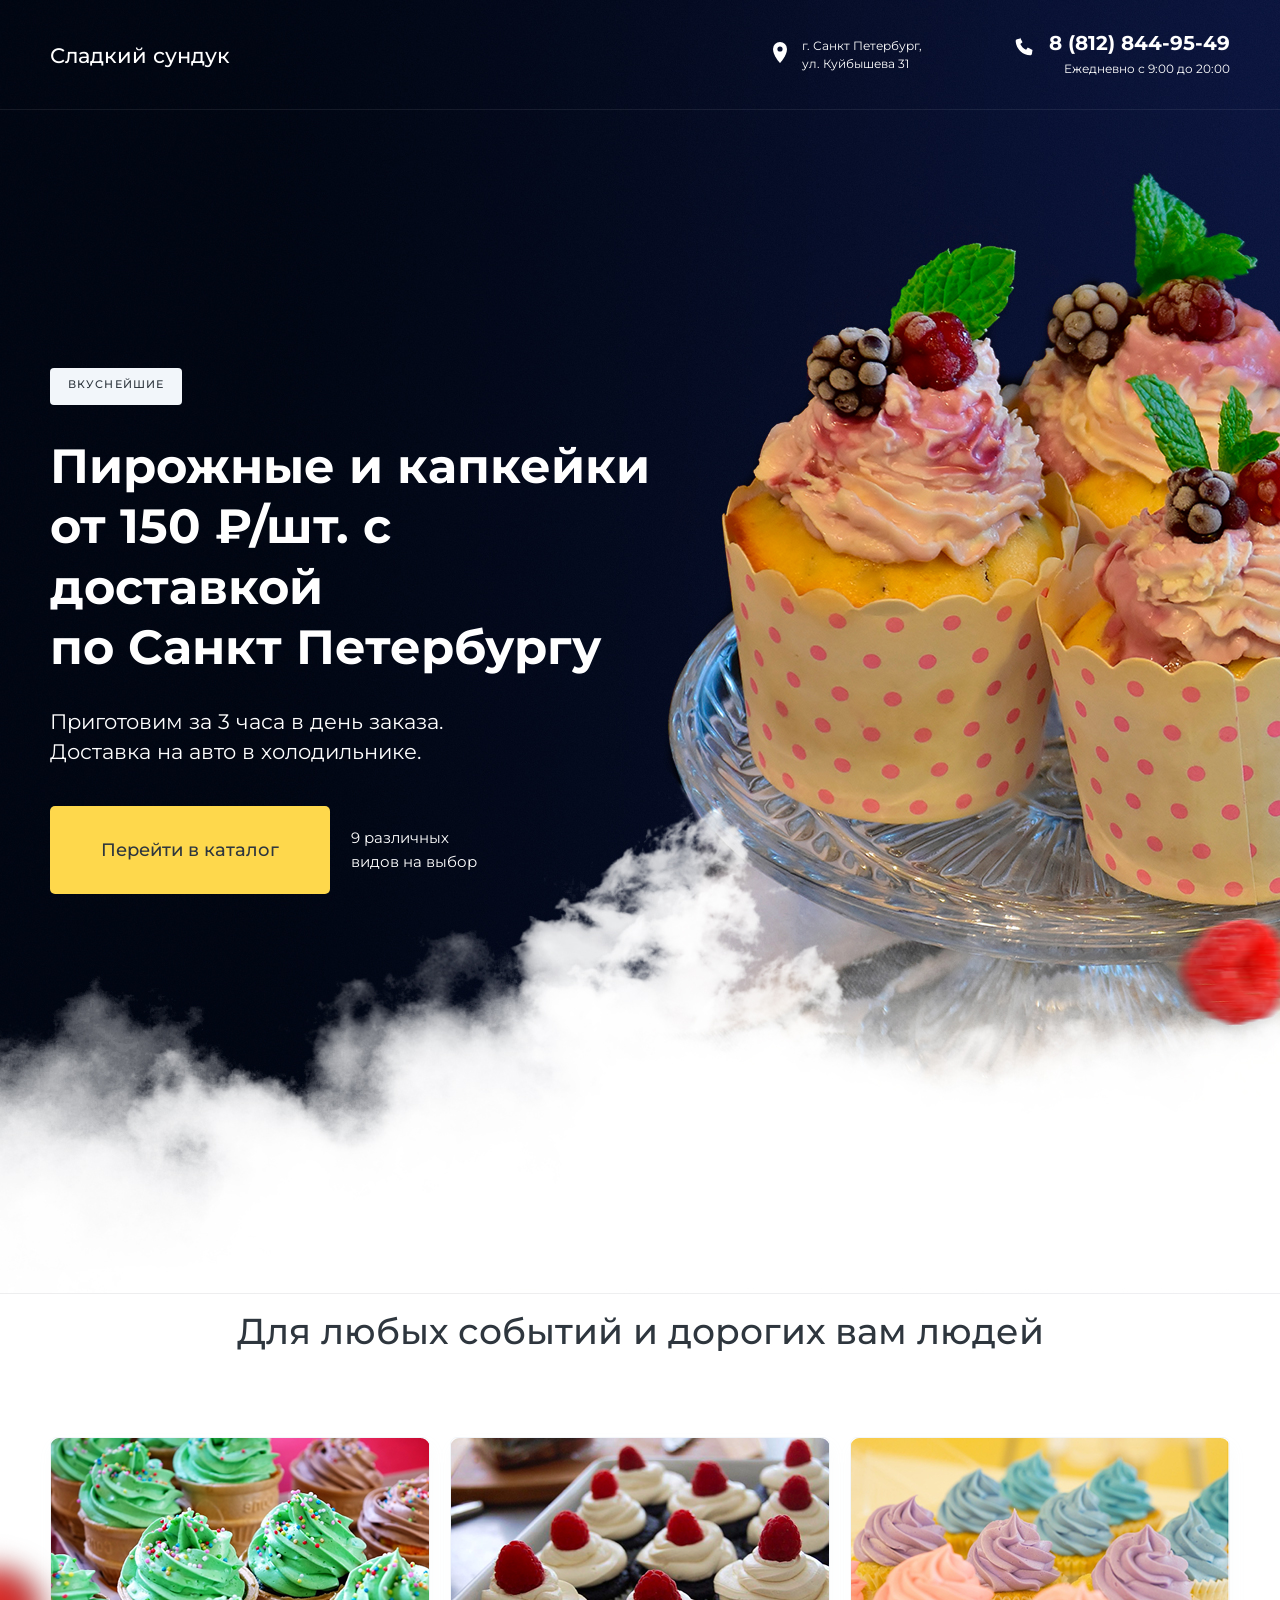
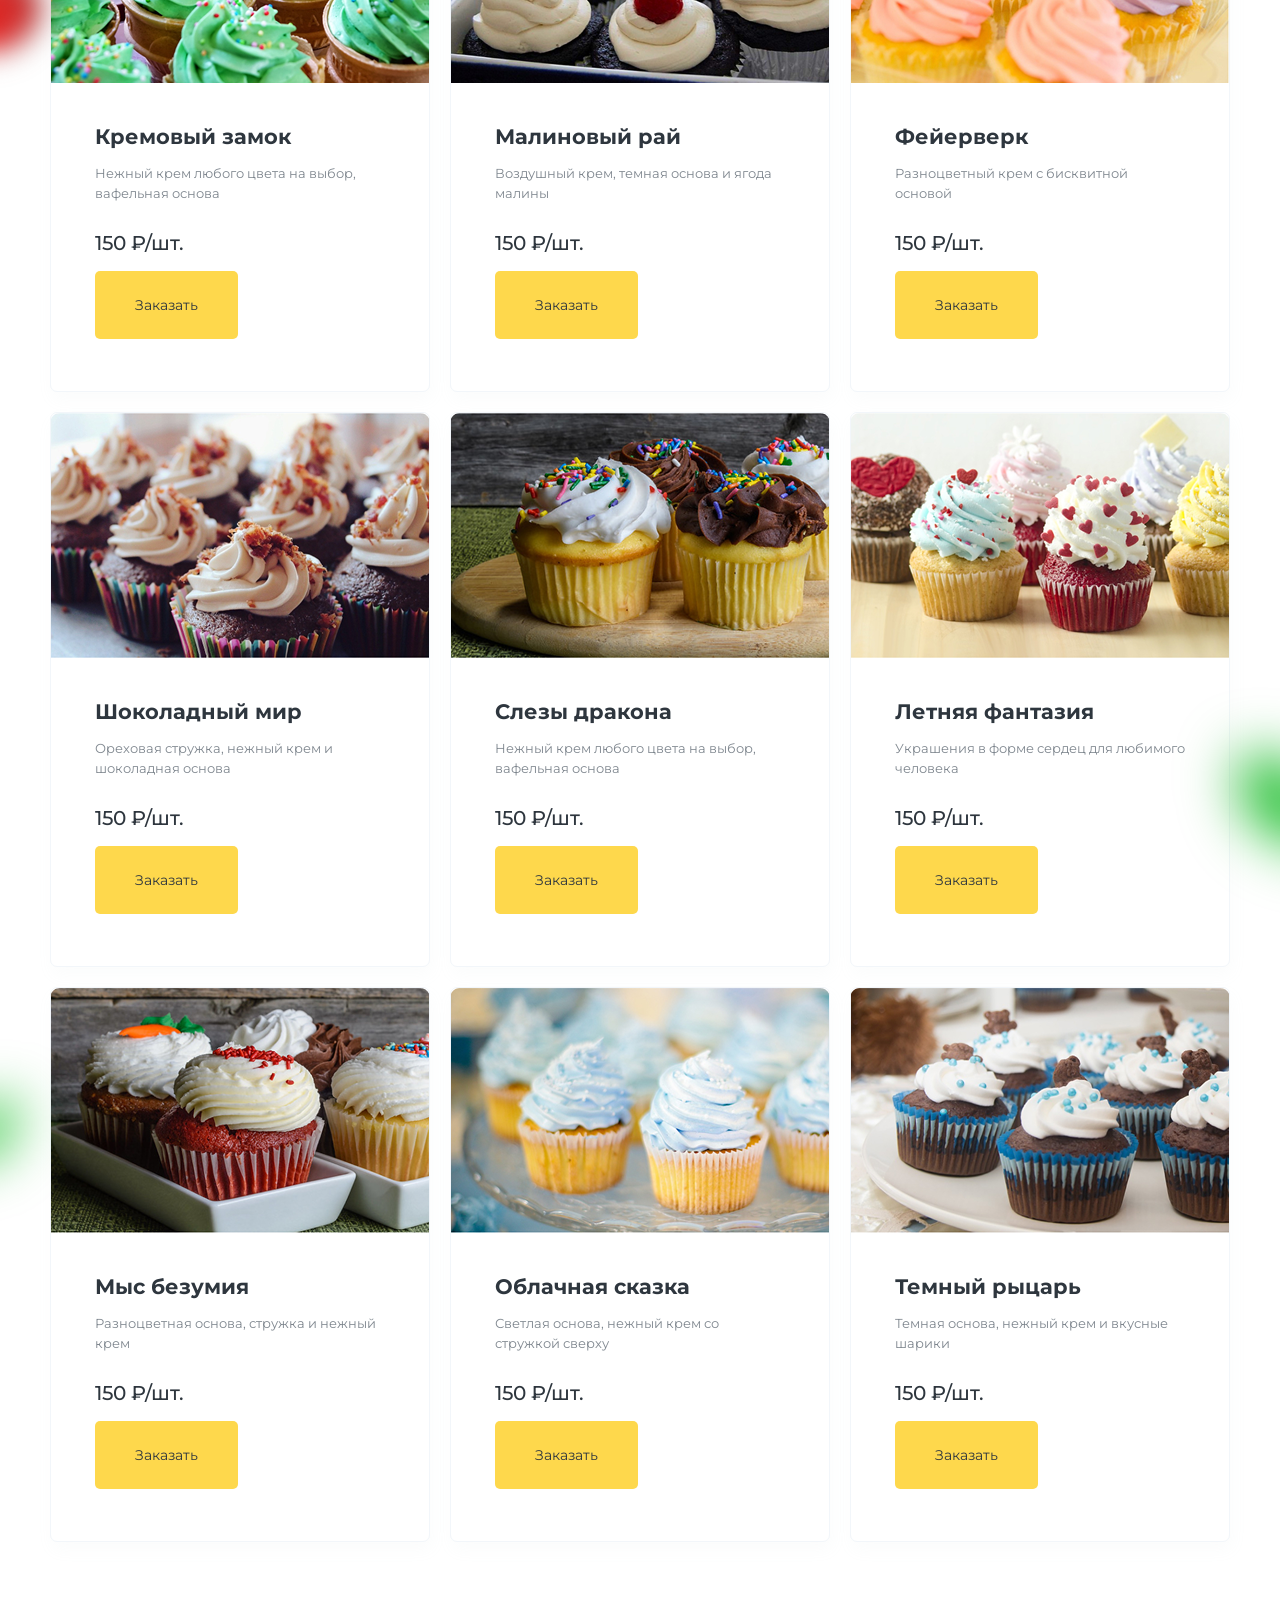
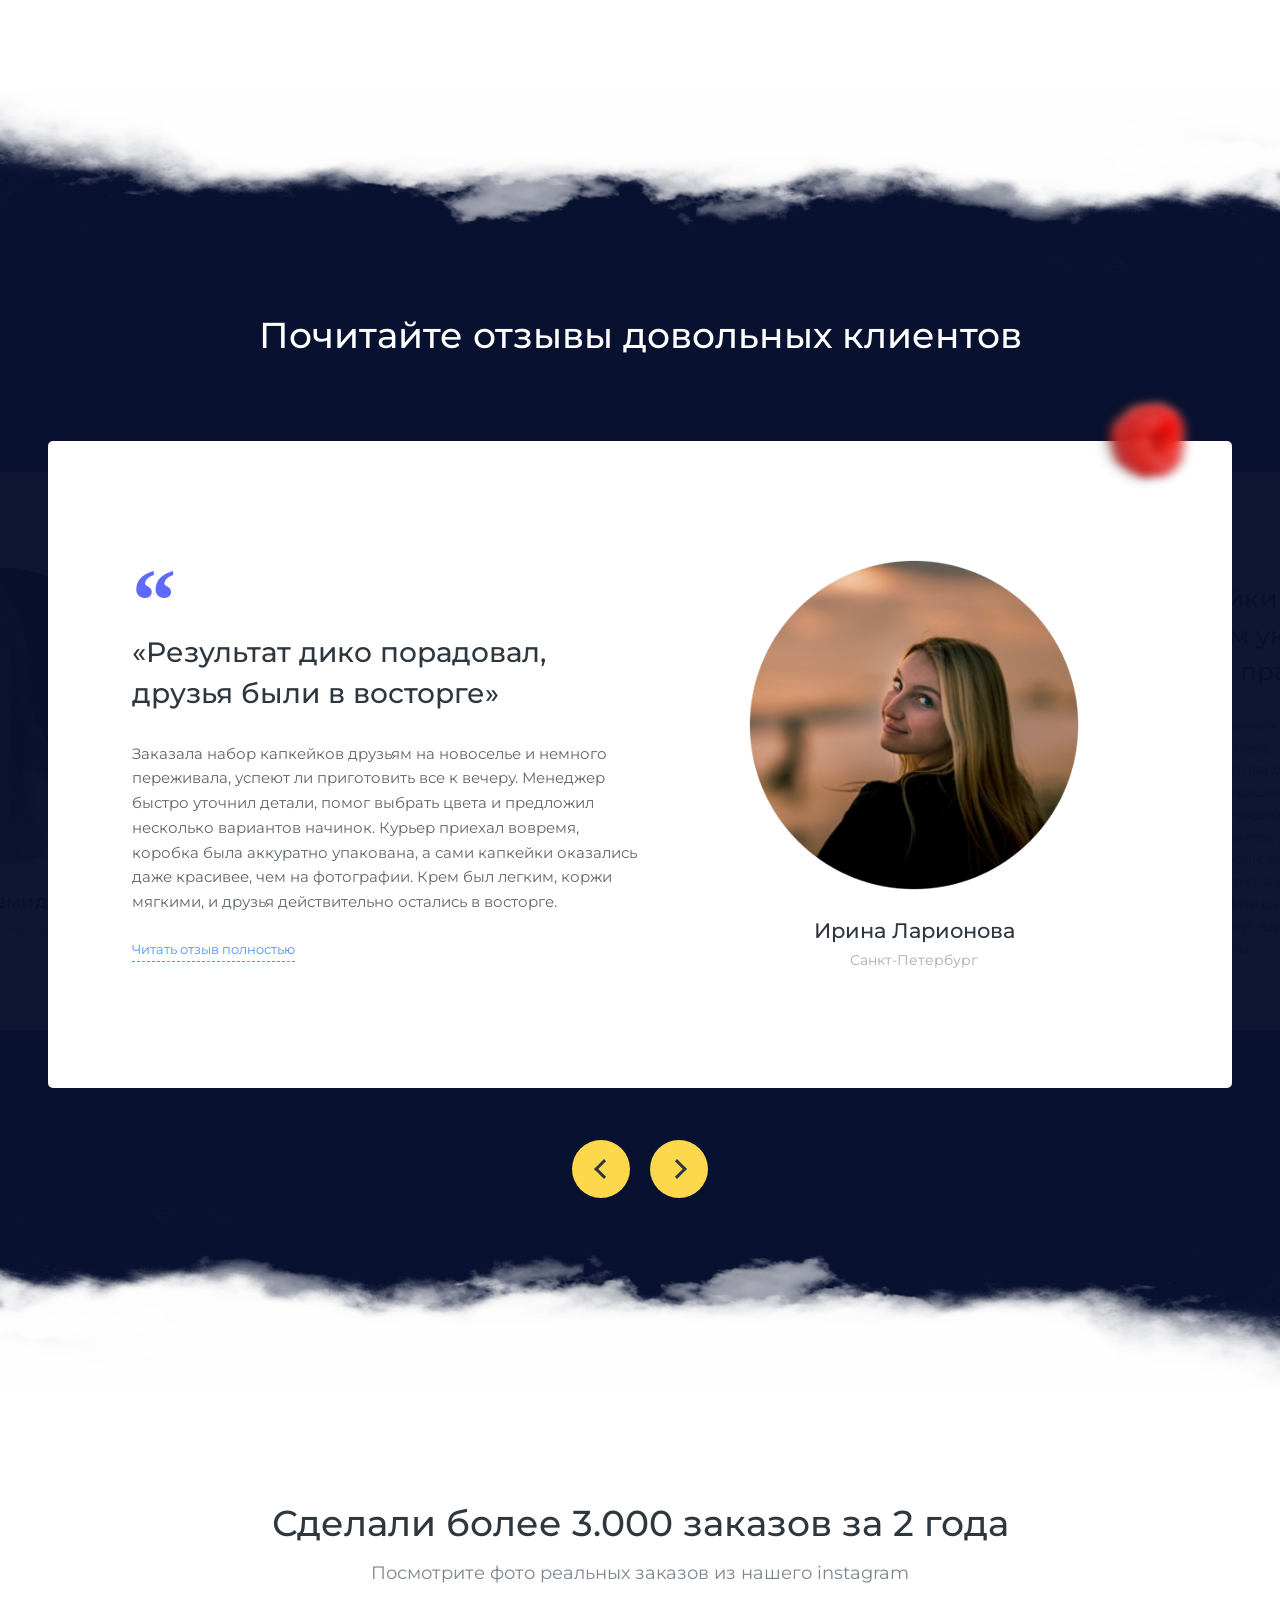
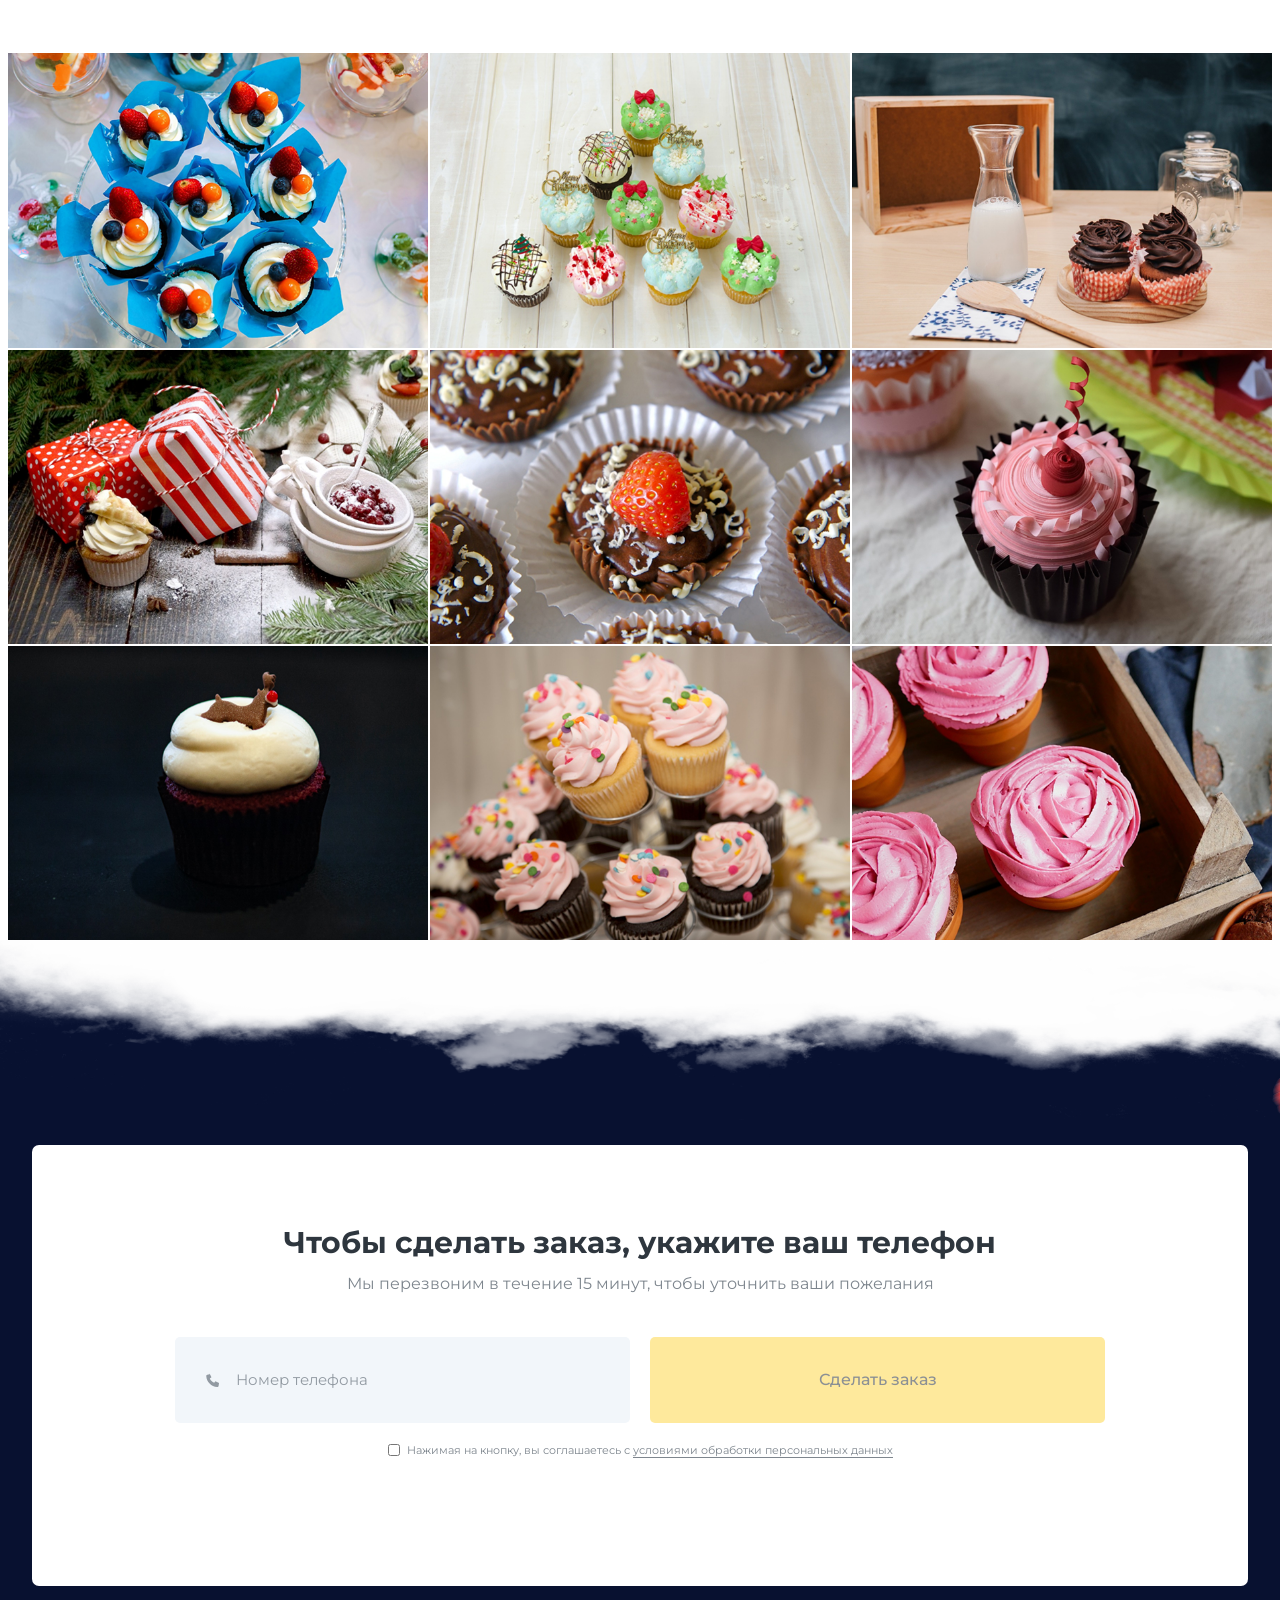
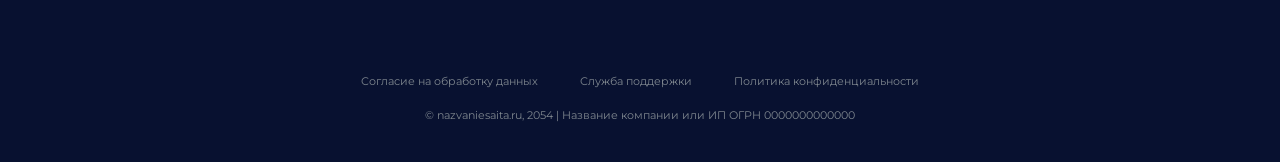
==== commit 2a035b09: "Правки3" ====
--- a/index.html
+++ b/index.html
@@ -172,12 +172,12 @@
         <div class="order-form__panel">
           <h2>Чтобы сделать заказ, укажите ваш телефон</h2><p>Мы перезвоним в течение 15 минут, чтобы уточнить ваши пожелания</p>
           <form class="order-form__fields" data-order-form>
-            <label class="phone-field"><svg width="18" height="18" viewBox="0 0 24 24" aria-hidden="true"><path d="M6.6 2.8 9.3 8 6.9 9.8c1.3 2.8 3.5 5 6.3 6.3l1.8-2.4 5.2 2.7-.7 4.3c-.2.9-1 1.5-1.9 1.5C9 21.7 2.3 15 1.8 6.4c0-.9.6-1.7 1.5-1.9l3.3-.7Z" fill="currentColor"/></svg><input type="tel" name="phone" placeholder="Номер телефона" autocomplete="tel"></label>
+            <label class="phone-field"><svg width="18" height="18" viewBox="0 0 24 24" aria-hidden="true"><path d="M6.6 2.8 9.3 8 6.9 9.8c1.3 2.8 3.5 5 6.3 6.3l1.8-2.4 5.2 2.7-.7 4.3c-.2.9-1 1.5-1.9 1.5C9 21.7 2.3 15 1.8 6.4c0-.9.6-1.7 1.5-1.9l3.3-.7Z" fill="currentColor"/></svg><input type="tel" name="phone" placeholder="Номер телефона" autocomplete="tel" required minlength="7" pattern="[+0-9 ()-]{7,25}"></label>
             <input type="hidden" name="product" data-selected-product>
-            <button class="button order-form__button" type="submit">Сделать заказ</button>
+            <button class="button order-form__button" type="submit" disabled>Сделать заказ</button>
+            <label class="agreement"><input type="checkbox" name="consent" value="yes" required><span>Нажимая на кнопку, вы соглашаетесь с <a href="#">условиями обработки персональных данных</a></span></label>
           </form>
           <p class="form-message" data-form-message role="status" aria-live="polite"></p>
-          <label class="agreement"><input type="checkbox" checked><span>Нажимая на кнопку, вы соглашаетесь с <a href="#">условиями обработки персональных данных</a></span></label>
         </div>
       </div>
       <div class="decor decor--form-leaf-top" aria-hidden="true"></div><div class="decor decor--form-berry-top" aria-hidden="true"></div><div class="decor decor--form-berry-bottom" aria-hidden="true"></div><div class="decor decor--form-leaf-bottom" aria-hidden="true"></div>
--- a/style.css
+++ b/style.css
@@ -1444,3 +1444,14 @@
     font-size: 22px;
   }
 }
+
+.order-form__fields .agreement {
+  grid-column: 1 / -1;
+  margin-top: 0;
+}
+
+.order-form__button:disabled {
+  cursor: not-allowed;
+  opacity: 0.55;
+  transform: none;
+}
